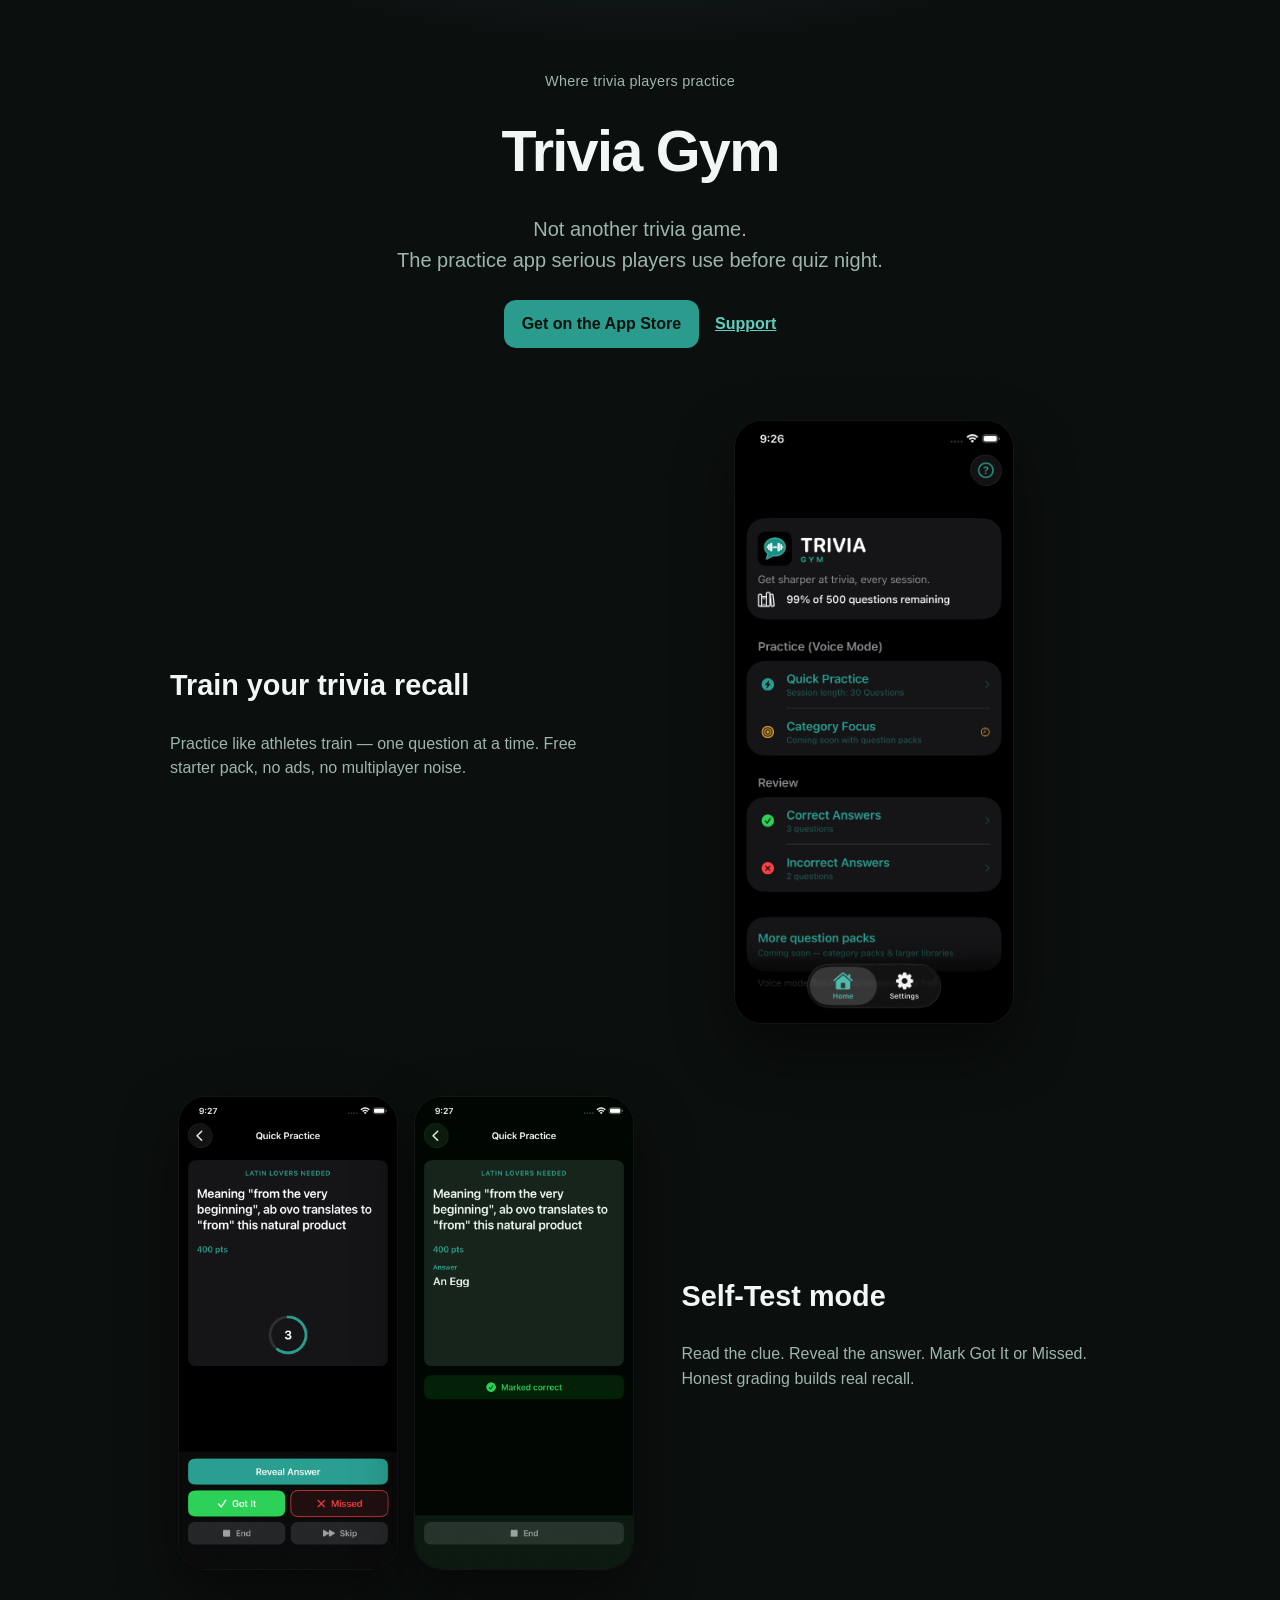
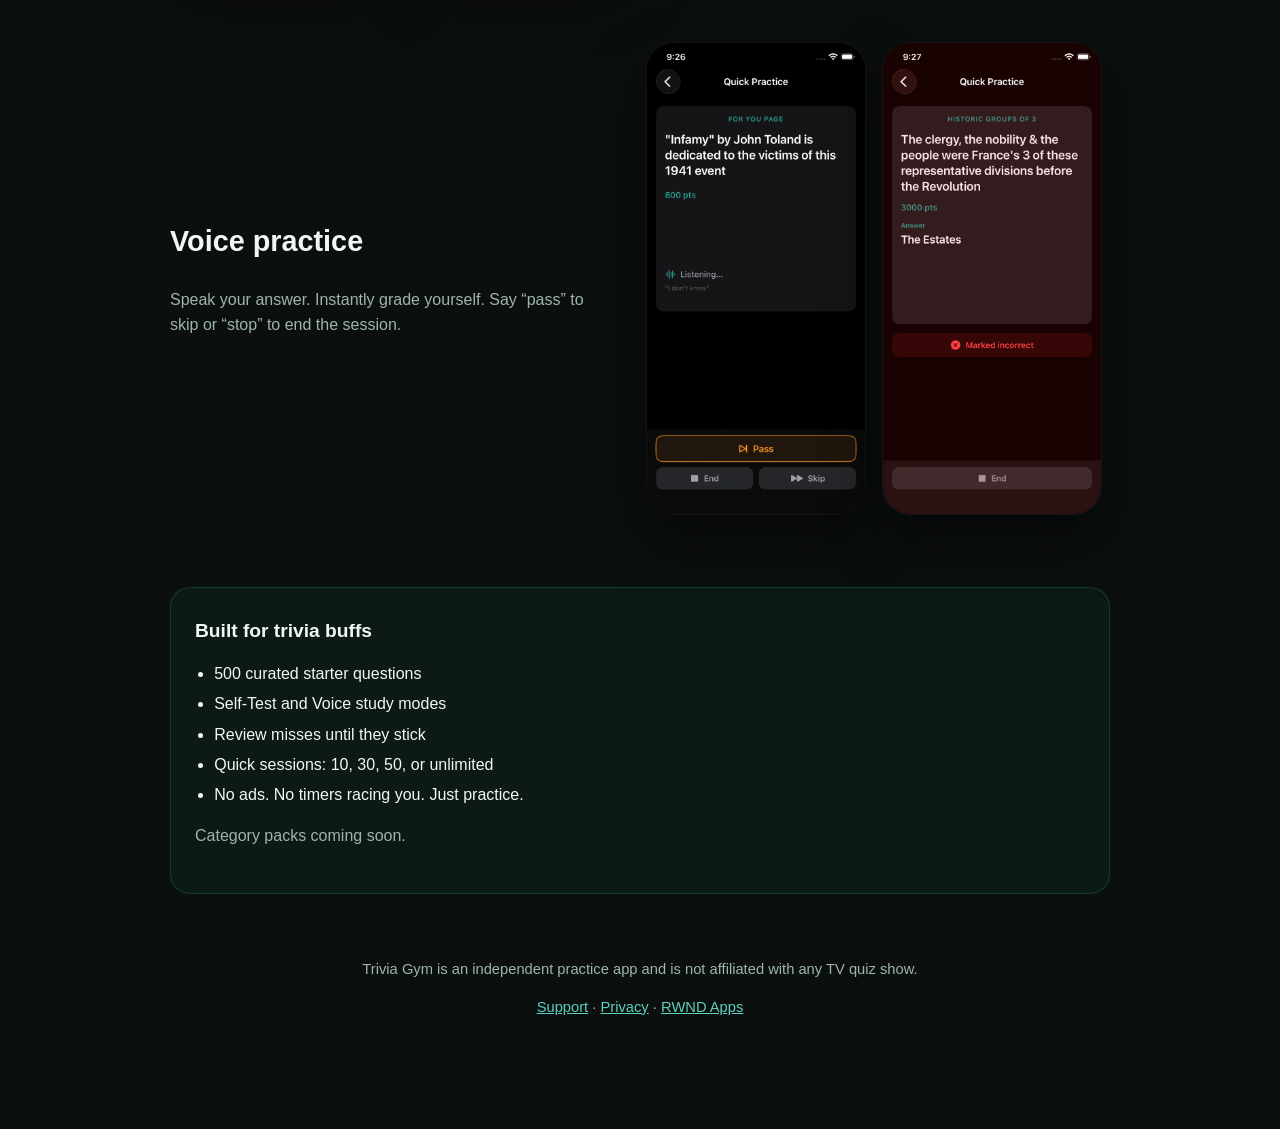
==== app-trivia-gym/marketing.html @ 0950b03f "Add Trivia Gym marketing page with Home and game-mode screenshots. Co-authored-by: Cursor <cursorage" ====
<!DOCTYPE html>
<html lang="en">
<head>
  <meta charset="utf-8" />
  <meta name="viewport" content="width=device-width, initial-scale=1" />
  <title>Trivia Gym — Practice Before Quiz Night</title>
  <meta name="description" content="Trivia Gym is where serious trivia players practice. Train recall with curated clues, Self-Test or Voice grading, and quick sessions—before quiz night." />
  <link rel="stylesheet" href="styles.css" />
</head>
<body>
  <main class="marketing">
    <header class="hero">
      <p class="eyebrow">Where trivia players practice</p>
      <h1>Trivia Gym</h1>
      <p class="lede">
        Not another trivia game.<br />
        The practice app serious players use before quiz night.
      </p>
      <p class="cta-row">
        <a class="btn" href="https://apps.apple.com/search?term=Trivia%20Gym">Get on the App Store</a>
        <a class="text-link" href="support.html">Support</a>
      </p>
    </header>

    <section class="shot-block" aria-label="Home">
      <div class="shot-copy">
        <h2>Train your trivia recall</h2>
        <p>Practice like athletes train — one question at a time. Free starter pack, no ads, no multiplayer noise.</p>
      </div>
      <figure class="phone">
        <img
          src="screenshots/iphone/Trivia%20Gym%20App%20-%20Home.png"
          alt="Trivia Gym home screen with practice options"
          width="390"
          height="844"
          loading="eager"
        />
      </figure>
    </section>

    <section class="shot-block reverse" aria-label="Self-Test mode">
      <div class="shot-copy">
        <h2>Self-Test mode</h2>
        <p>Read the clue. Reveal the answer. Mark Got It or Missed. Honest grading builds real recall.</p>
      </div>
      <div class="phone-pair">
        <figure class="phone">
          <img
            src="screenshots/iphone/Trivia%20Gym%20App%20-%20Game%20Self%20Test%20Mode%20Question.png"
            alt="Self-Test mode showing a trivia question"
            width="390"
            height="844"
            loading="lazy"
          />
        </figure>
        <figure class="phone">
          <img
            src="screenshots/iphone/Trivia%20Gym%20App%20-%20Game%20Self%20Test%20Mode%20Answer.png"
            alt="Self-Test mode after revealing the answer"
            width="390"
            height="844"
            loading="lazy"
          />
        </figure>
      </div>
    </section>

    <section class="shot-block" aria-label="Voice mode">
      <div class="shot-copy">
        <h2>Voice practice</h2>
        <p>Speak your answer. Instantly grade yourself. Say “pass” to skip or “stop” to end the session.</p>
      </div>
      <div class="phone-pair">
        <figure class="phone">
          <img
            src="screenshots/iphone/Trivia%20Gym%20App%20-%20Game%20Voice%20Mode%20Question.png"
            alt="Voice mode listening for an answer"
            width="390"
            height="844"
            loading="lazy"
          />
        </figure>
        <figure class="phone">
          <img
            src="screenshots/iphone/Trivia%20Gym%20App%20-%20Game%20Voice%20Mode%20Answer.png"
            alt="Voice mode after grading an answer"
            width="390"
            height="844"
            loading="lazy"
          />
        </figure>
      </div>
    </section>

    <section class="features">
      <h2>Built for trivia buffs</h2>
      <ul>
        <li>500 curated starter questions</li>
        <li>Self-Test and Voice study modes</li>
        <li>Review misses until they stick</li>
        <li>Quick sessions: 10, 30, 50, or unlimited</li>
        <li>No ads. No timers racing you. Just practice.</li>
      </ul>
      <p class="meta">Category packs coming soon.</p>
    </section>

    <footer class="marketing-footer">
      <p>Trivia Gym is an independent practice app and is not affiliated with any TV quiz show.</p>
      <p class="footer-links">
        <a href="support.html">Support</a>
        ·
        <a href="privacy.html">Privacy</a>
        ·
        <a href="https://github.com/rwnd/apps">RWND Apps</a>
      </p>
    </footer>
  </main>
</body>
</html>
---- app-trivia-gym/styles.css ----
:root {
  color-scheme: light dark;
  --bg: #0b0f0e;
  --card: #121a18;
  --text: #f2f7f5;
  --muted: #9db5ae;
  --accent: #2a9b8c;
  --link: #5ecfbe;
}

* { box-sizing: border-box; }

body {
  margin: 0;
  font-family: -apple-system, BlinkMacSystemFont, "Segoe UI", Roboto, Helvetica, Arial, sans-serif;
  background: radial-gradient(1200px 600px at 50% -10%, #1a3330 0%, var(--bg) 55%);
  color: var(--text);
  line-height: 1.55;
}

.page {
  max-width: 720px;
  margin: 0 auto;
  padding: 48px 20px 80px;
}

.eyebrow {
  color: var(--muted);
  font-size: 0.9rem;
  letter-spacing: 0.02em;
}

h1 {
  font-size: clamp(1.8rem, 4vw, 2.4rem);
  margin: 0.2em 0 0.3em;
  letter-spacing: -0.02em;
}

h2 {
  margin-top: 2rem;
  font-size: 1.2rem;
}

h3 {
  margin-top: 1.2rem;
  font-size: 1.05rem;
  color: var(--accent);
}

.meta, .footer-links {
  color: var(--muted);
}

a { color: var(--link); }

ul, ol { padding-left: 1.2rem; }

li { margin: 0.35rem 0; }

/* Marketing landing */

.marketing {
  max-width: 980px;
  margin: 0 auto;
  padding: 56px 20px 96px;
}

.hero {
  text-align: center;
  max-width: 640px;
  margin: 0 auto 64px;
}

.hero h1 {
  font-size: clamp(2.4rem, 6vw, 3.6rem);
  font-weight: 800;
  letter-spacing: -0.03em;
}

.lede {
  font-size: clamp(1.05rem, 2.4vw, 1.25rem);
  color: var(--muted);
  margin: 0.75rem 0 1.5rem;
}

.cta-row {
  display: flex;
  gap: 16px;
  justify-content: center;
  align-items: center;
  flex-wrap: wrap;
}

.btn {
  display: inline-block;
  background: var(--accent);
  color: #04110e !important;
  text-decoration: none;
  font-weight: 700;
  padding: 12px 18px;
  border-radius: 12px;
}

.text-link {
  font-weight: 600;
}

.shot-block {
  display: grid;
  grid-template-columns: 1fr;
  gap: 28px;
  align-items: center;
  margin: 72px 0;
}

@media (min-width: 860px) {
  .shot-block {
    grid-template-columns: 1fr 1.1fr;
    gap: 40px;
  }
  .shot-block.reverse {
    grid-template-columns: 1.1fr 1fr;
  }
  .shot-block.reverse .shot-copy {
    order: 2;
  }
  .shot-block.reverse .phone-pair,
  .shot-block.reverse .phone {
    order: 1;
  }
}

.shot-copy h2 {
  margin-top: 0;
  font-size: clamp(1.4rem, 3vw, 1.8rem);
}

.shot-copy p {
  color: var(--muted);
  margin: 0.6rem 0 0;
}

.phone {
  margin: 0;
  justify-self: center;
}

.phone img {
  width: min(280px, 70vw);
  height: auto;
  border-radius: 28px;
  box-shadow: 0 24px 60px rgba(0, 0, 0, 0.45);
  border: 1px solid rgba(255, 255, 255, 0.08);
  display: block;
  background: #000;
}

.phone-pair {
  display: flex;
  gap: 16px;
  justify-content: center;
  flex-wrap: wrap;
}

.phone-pair .phone img {
  width: min(220px, 42vw);
}

.features {
  background: rgba(42, 155, 140, 0.08);
  border: 1px solid rgba(42, 155, 140, 0.25);
  border-radius: 20px;
  padding: 28px 24px;
  margin: 48px 0;
}

.features h2 {
  margin-top: 0;
}

.marketing-footer {
  text-align: center;
  color: var(--muted);
  font-size: 0.92rem;
  margin-top: 64px;
}
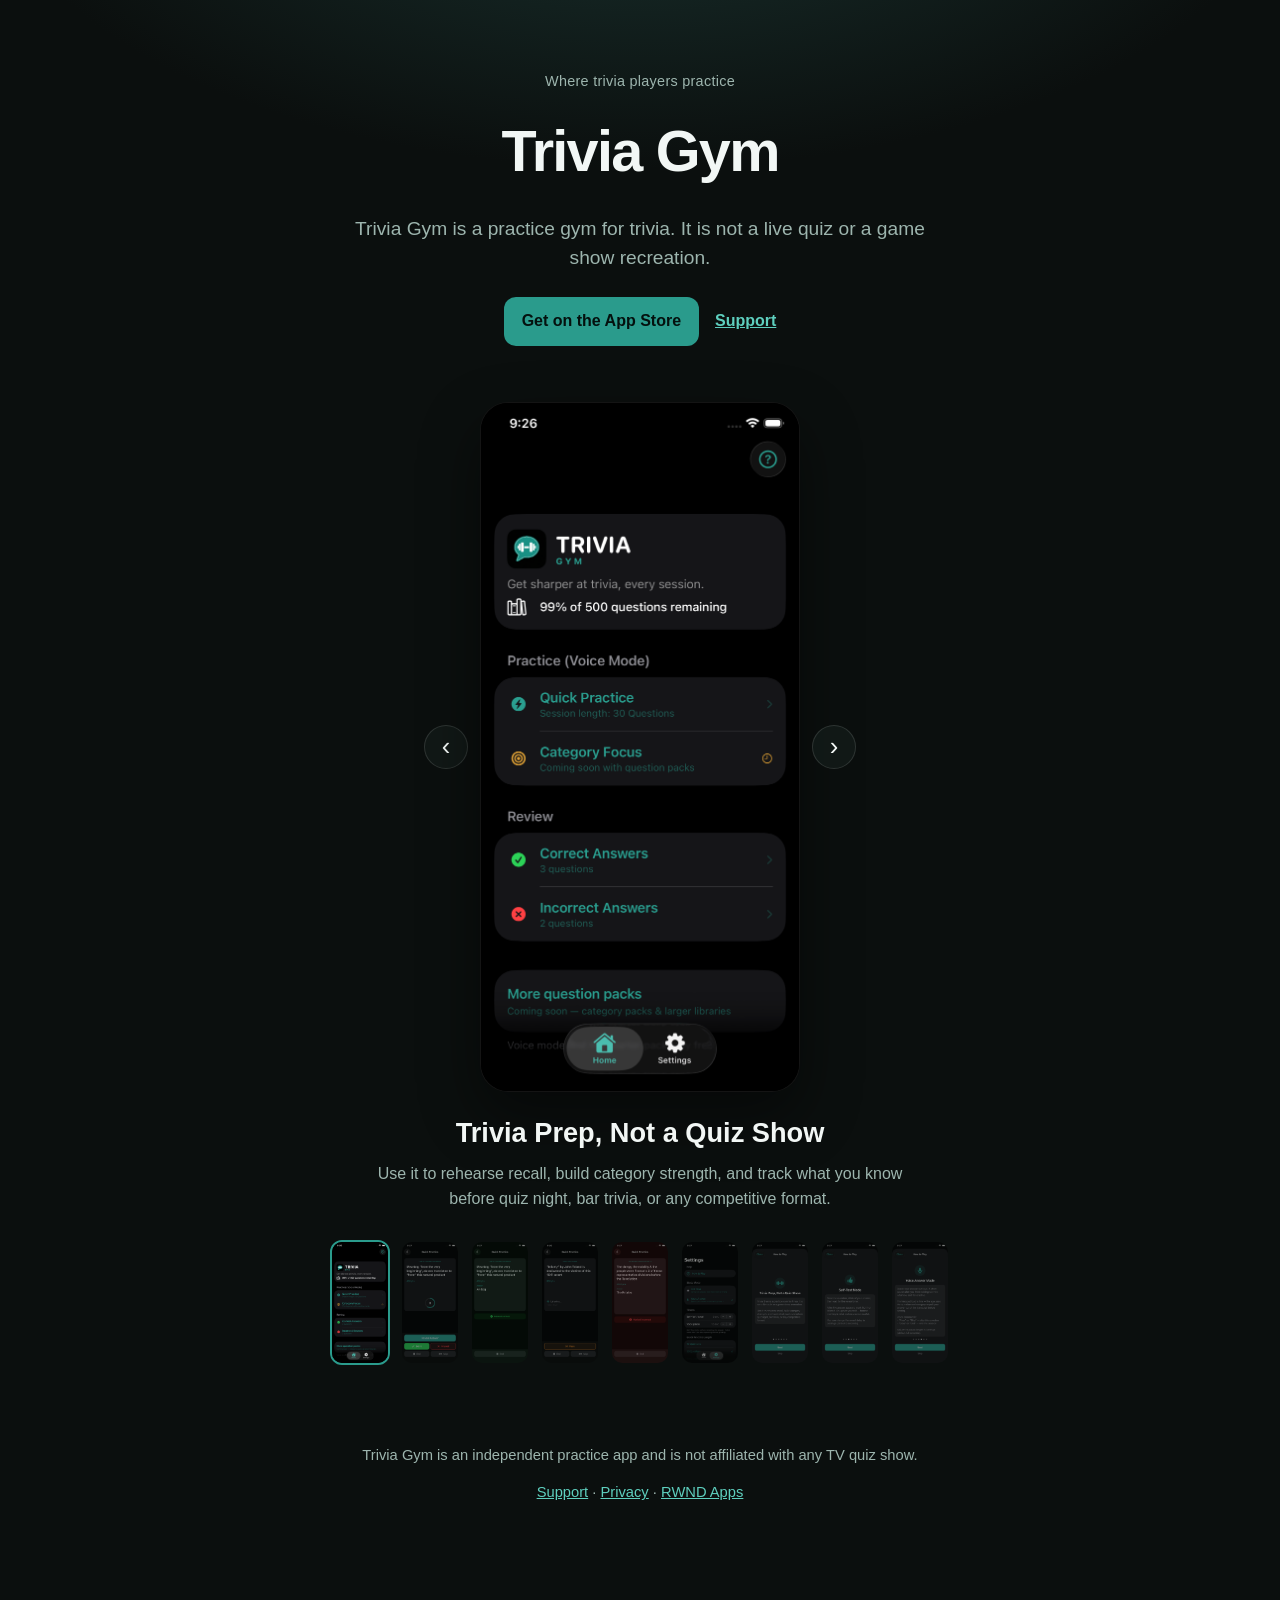
==== commit bc467fad: "Center marketing page and switch screenshots to a thumbnail carousel. Co-authored-by: Cursor <cursor" ====
--- a/app-trivia-gym/marketing.html
+++ b/app-trivia-gym/marketing.html
@@ -4,7 +4,7 @@
   <meta charset="utf-8" />
   <meta name="viewport" content="width=device-width, initial-scale=1" />
   <title>Trivia Gym — Practice Before Quiz Night</title>
-  <meta name="description" content="Trivia Gym is where serious trivia players practice. Train recall with curated clues, Self-Test or Voice grading, and quick sessions—before quiz night." />
+  <meta name="description" content="Trivia Gym is a practice gym for trivia. Rehearse recall before quiz night, bar trivia, or any competitive format." />
   <link rel="stylesheet" href="styles.css" />
 </head>
 <body>
@@ -12,9 +12,8 @@
     <header class="hero">
       <p class="eyebrow">Where trivia players practice</p>
       <h1>Trivia Gym</h1>
-      <p class="lede">
-        Not another trivia game.<br />
-        The practice app serious players use before quiz night.
+      <p class="lede" id="slide-lede">
+        Trivia Gym is a practice gym for trivia. It is not a live quiz or a game show recreation.
       </p>
       <p class="cta-row">
         <a class="btn" href="https://apps.apple.com/search?term=Trivia%20Gym">Get on the App Store</a>
@@ -22,86 +21,23 @@
       </p>
     </header>
 
-    <section class="shot-block" aria-label="Home">
-      <div class="shot-copy">
-        <h2>Train your trivia recall</h2>
-        <p>Practice like athletes train — one question at a time. Free starter pack, no ads, no multiplayer noise.</p>
+    <section class="carousel" aria-label="App screenshots">
+      <div class="carousel-stage">
+        <button type="button" class="nav prev" id="prev-btn" aria-label="Previous screenshot">‹</button>
+        <figure class="phone main-shot">
+          <img id="main-image" src="screenshots/iphone/Trivia%20Gym%20App%20-%20Home.png" alt="" width="390" height="844" />
+        </figure>
+        <button type="button" class="nav next" id="next-btn" aria-label="Next screenshot">›</button>
       </div>
-      <figure class="phone">
-        <img
-          src="screenshots/iphone/Trivia%20Gym%20App%20-%20Home.png"
-          alt="Trivia Gym home screen with practice options"
-          width="390"
-          height="844"
-          loading="eager"
-        />
-      </figure>
-    </section>
 
-    <section class="shot-block reverse" aria-label="Self-Test mode">
-      <div class="shot-copy">
-        <h2>Self-Test mode</h2>
-        <p>Read the clue. Reveal the answer. Mark Got It or Missed. Honest grading builds real recall.</p>
+      <div class="slide-copy">
+        <h2 id="slide-title">Trivia Prep, Not a Quiz Show</h2>
+        <p id="slide-body">
+          Use it to rehearse recall, build category strength, and track what you know before quiz night, bar trivia, or any competitive format.
+        </p>
       </div>
-      <div class="phone-pair">
-        <figure class="phone">
-          <img
-            src="screenshots/iphone/Trivia%20Gym%20App%20-%20Game%20Self%20Test%20Mode%20Question.png"
-            alt="Self-Test mode showing a trivia question"
-            width="390"
-            height="844"
-            loading="lazy"
-          />
-        </figure>
-        <figure class="phone">
-          <img
-            src="screenshots/iphone/Trivia%20Gym%20App%20-%20Game%20Self%20Test%20Mode%20Answer.png"
-            alt="Self-Test mode after revealing the answer"
-            width="390"
-            height="844"
-            loading="lazy"
-          />
-        </figure>
-      </div>
-    </section>
 
-    <section class="shot-block" aria-label="Voice mode">
-      <div class="shot-copy">
-        <h2>Voice practice</h2>
-        <p>Speak your answer. Instantly grade yourself. Say “pass” to skip or “stop” to end the session.</p>
-      </div>
-      <div class="phone-pair">
-        <figure class="phone">
-          <img
-            src="screenshots/iphone/Trivia%20Gym%20App%20-%20Game%20Voice%20Mode%20Question.png"
-            alt="Voice mode listening for an answer"
-            width="390"
-            height="844"
-            loading="lazy"
-          />
-        </figure>
-        <figure class="phone">
-          <img
-            src="screenshots/iphone/Trivia%20Gym%20App%20-%20Game%20Voice%20Mode%20Answer.png"
-            alt="Voice mode after grading an answer"
-            width="390"
-            height="844"
-            loading="lazy"
-          />
-        </figure>
-      </div>
-    </section>
-
-    <section class="features">
-      <h2>Built for trivia buffs</h2>
-      <ul>
-        <li>500 curated starter questions</li>
-        <li>Self-Test and Voice study modes</li>
-        <li>Review misses until they stick</li>
-        <li>Quick sessions: 10, 30, 50, or unlimited</li>
-        <li>No ads. No timers racing you. Just practice.</li>
-      </ul>
-      <p class="meta">Category packs coming soon.</p>
+      <div class="thumbs" id="thumbs" role="tablist" aria-label="Choose a screenshot"></div>
     </section>
 
     <footer class="marketing-footer">
@@ -115,5 +51,115 @@
       </p>
     </footer>
   </main>
+
+  <script>
+    const slides = [
+      {
+        src: "screenshots/iphone/Trivia%20Gym%20App%20-%20Home.png",
+        alt: "Trivia Gym home screen",
+        title: "Trivia Prep, Not a Quiz Show",
+        lede: "Trivia Gym is a practice gym for trivia. It is not a live quiz or a game show recreation.",
+        body: "Use it to rehearse recall, build category strength, and track what you know before quiz night, bar trivia, or any competitive format."
+      },
+      {
+        src: "screenshots/iphone/Trivia%20Gym%20App%20-%20Game%20Self%20Test%20Mode%20Question.png",
+        alt: "Self-Test question with category",
+        title: "Read the Category First",
+        lede: "Every question sits under a category title. That title is part of the clue — it frames what kind of answer to look for.",
+        body: "Before you dig into the question text, glance at the category. It can narrow the topic, hint at wordplay, or tell you the answer shape. Strong players treat the category as information, not decoration."
+      },
+      {
+        src: "screenshots/iphone/Trivia%20Gym%20App%20-%20Game%20Self%20Test%20Mode%20Answer.png",
+        alt: "Self-Test answer reveal",
+        title: "Self-Test Mode",
+        lede: "Read the question, think of your answer, then wait for the reveal timer.",
+        body: "After the answer appears, mark Got It or Missed. You grade yourself — honest marking is what makes practice useful. You can change the reveal delay in Settings (default 5 seconds)."
+      },
+      {
+        src: "screenshots/iphone/Trivia%20Gym%20App%20-%20Game%20Voice%20Mode%20Question.png",
+        alt: "Voice Answer mode listening",
+        title: "Voice Answer Mode",
+        lede: "Speak your answer out loud. A short pause after you finish talking submits what you said for grading.",
+        body: "Thinking out loud is fine — the app uses the question and category to pull your answer out of the transcript before scoring. Say “Pass” or “Skip” to skip, or “Stop” or “End” to finish the session."
+      },
+      {
+        src: "screenshots/iphone/Trivia%20Gym%20App%20-%20Game%20Voice%20Mode%20Answer.png",
+        alt: "Voice Answer mode graded",
+        title: "Voice Answer Mode",
+        lede: "Speak your answer out loud. A short pause after you finish talking submits what you said for grading.",
+        body: "Adjust the pause length in Settings (default 1.5 seconds)."
+      },
+      {
+        src: "screenshots/iphone/Trivia%20Gym%20App%20-%20Settings.png",
+        alt: "Trivia Gym settings",
+        title: "Timers & Practice Length",
+        lede: "In Settings you can tune how practice feels.",
+        body: "Self-Test reveal delay, Voice pause, Quick Practice length (10, 30, 50, or unlimited), and question pool (hide attempted, repeat misses, or show everything)."
+      },
+      {
+        src: "screenshots/iphone/Trivia%20Gym%20App%20-%20How%20to%20play.png",
+        alt: "How to Play",
+        title: "Free Tier & Coming Packs",
+        lede: "The free tier includes 500 starter questions, both study modes, and no ads.",
+        body: "Larger category question packs are coming soon as optional one-time purchases. They will expand your library and unlock category practice — no subscriptions and no ads."
+      },
+      {
+        src: "screenshots/iphone/Trivia%20Gym%20App%20-%20Self%20test%20mode.png",
+        alt: "Self-Test mode preference",
+        title: "Self-Test Mode",
+        lede: "Read the question, think of your answer, then wait for the reveal timer.",
+        body: "After the answer appears, mark Got It or Missed. You grade yourself — honest marking is what makes practice useful."
+      },
+      {
+        src: "screenshots/iphone/Trivia%20Gym%20App%20-%20Voice%20mode.png",
+        alt: "Voice mode preference",
+        title: "Voice Answer Mode",
+        lede: "Speak your answer out loud. A short pause after you finish talking submits what you said for grading.",
+        body: "Voice commands: “Pass” or “Skip” — skip this question. “Stop” or “End” — end the session."
+      }
+    ];
+
+    let index = 0;
+    const mainImage = document.getElementById("main-image");
+    const titleEl = document.getElementById("slide-title");
+    const bodyEl = document.getElementById("slide-body");
+    const ledeEl = document.getElementById("slide-lede");
+    const thumbs = document.getElementById("thumbs");
+
+    function renderThumbs() {
+      thumbs.innerHTML = "";
+      slides.forEach((slide, i) => {
+        const btn = document.createElement("button");
+        btn.type = "button";
+        btn.className = "thumb" + (i === index ? " active" : "");
+        btn.setAttribute("role", "tab");
+        btn.setAttribute("aria-selected", i === index ? "true" : "false");
+        btn.setAttribute("aria-label", slide.title);
+        btn.innerHTML = `<img src="${slide.src}" alt="" />`;
+        btn.addEventListener("click", () => show(i));
+        thumbs.appendChild(btn);
+      });
+    }
+
+    function show(i) {
+      index = (i + slides.length) % slides.length;
+      const slide = slides[index];
+      mainImage.src = slide.src;
+      mainImage.alt = slide.alt;
+      titleEl.textContent = slide.title;
+      bodyEl.textContent = slide.body;
+      ledeEl.textContent = slide.lede;
+      renderThumbs();
+    }
+
+    document.getElementById("prev-btn").addEventListener("click", () => show(index - 1));
+    document.getElementById("next-btn").addEventListener("click", () => show(index + 1));
+    document.addEventListener("keydown", (e) => {
+      if (e.key === "ArrowLeft") show(index - 1);
+      if (e.key === "ArrowRight") show(index + 1);
+    });
+
+    show(0);
+  </script>
 </body>
 </html>
--- a/app-trivia-gym/styles.css
+++ b/app-trivia-gym/styles.css
@@ -12,6 +12,7 @@
 
 body {
   margin: 0;
+  min-height: 100vh;
   font-family: -apple-system, BlinkMacSystemFont, "Segoe UI", Roboto, Helvetica, Arial, sans-serif;
   background: radial-gradient(1200px 600px at 50% -10%, #1a3330 0%, var(--bg) 55%);
   color: var(--text);
@@ -28,6 +29,7 @@
   color: var(--muted);
   font-size: 0.9rem;
   letter-spacing: 0.02em;
+  text-align: center;
 }
 
 h1 {
@@ -57,18 +59,20 @@
 
 li { margin: 0.35rem 0; }
 
-/* Marketing landing */
-
 .marketing {
-  max-width: 980px;
+  width: min(880px, 100%);
   margin: 0 auto;
   padding: 56px 20px 96px;
+  display: flex;
+  flex-direction: column;
+  align-items: center;
+  text-align: center;
 }
 
 .hero {
-  text-align: center;
+  width: 100%;
   max-width: 640px;
-  margin: 0 auto 64px;
+  margin: 0 auto 40px;
 }
 
 .hero h1 {
@@ -78,9 +82,10 @@
 }
 
 .lede {
-  font-size: clamp(1.05rem, 2.4vw, 1.25rem);
-  color: var(--muted);
-  margin: 0.75rem 0 1.5rem;
+  font-size: clamp(1.05rem, 2.4vw, 1.2rem);
+  color: var(--muted);
+  margin: 0.75rem auto 1.5rem;
+  max-width: 36rem;
 }
 
 .cta-row {
@@ -101,52 +106,45 @@
   border-radius: 12px;
 }
 
-.text-link {
-  font-weight: 600;
-}
-
-.shot-block {
-  display: grid;
-  grid-template-columns: 1fr;
-  gap: 28px;
-  align-items: center;
-  margin: 72px 0;
-}
-
-@media (min-width: 860px) {
-  .shot-block {
-    grid-template-columns: 1fr 1.1fr;
-    gap: 40px;
-  }
-  .shot-block.reverse {
-    grid-template-columns: 1.1fr 1fr;
-  }
-  .shot-block.reverse .shot-copy {
-    order: 2;
-  }
-  .shot-block.reverse .phone-pair,
-  .shot-block.reverse .phone {
-    order: 1;
-  }
-}
-
-.shot-copy h2 {
-  margin-top: 0;
-  font-size: clamp(1.4rem, 3vw, 1.8rem);
-}
-
-.shot-copy p {
-  color: var(--muted);
-  margin: 0.6rem 0 0;
-}
+.text-link { font-weight: 600; }
+
+.carousel {
+  width: 100%;
+  display: flex;
+  flex-direction: column;
+  align-items: center;
+  gap: 20px;
+}
+
+.carousel-stage {
+  display: flex;
+  align-items: center;
+  justify-content: center;
+  gap: 12px;
+  width: 100%;
+}
+
+.nav {
+  flex: 0 0 auto;
+  width: 44px;
+  height: 44px;
+  border-radius: 999px;
+  border: 1px solid rgba(255,255,255,0.12);
+  background: rgba(18, 26, 24, 0.9);
+  color: var(--text);
+  font-size: 1.6rem;
+  line-height: 1;
+  cursor: pointer;
+}
+
+.nav:hover { border-color: var(--accent); color: var(--accent); }
 
 .phone {
   margin: 0;
-  justify-self: center;
-}
-
-.phone img {
-  width: min(280px, 70vw);
+}
+
+.phone.main-shot img {
+  width: min(320px, 72vw);
   height: auto;
   border-radius: 28px;
   box-shadow: 0 24px 60px rgba(0, 0, 0, 0.45);
@@ -155,27 +153,52 @@
   background: #000;
 }
 
-.phone-pair {
-  display: flex;
-  gap: 16px;
+.slide-copy {
+  max-width: 34rem;
+  margin: 0 auto;
+}
+
+.slide-copy h2 {
+  margin: 0 0 0.5rem;
+  font-size: clamp(1.35rem, 3vw, 1.7rem);
+}
+
+.slide-copy p {
+  margin: 0;
+  color: var(--muted);
+}
+
+.thumbs {
+  display: flex;
+  flex-wrap: wrap;
   justify-content: center;
-  flex-wrap: wrap;
-}
-
-.phone-pair .phone img {
-  width: min(220px, 42vw);
-}
-
-.features {
-  background: rgba(42, 155, 140, 0.08);
-  border: 1px solid rgba(42, 155, 140, 0.25);
-  border-radius: 20px;
-  padding: 28px 24px;
-  margin: 48px 0;
-}
-
-.features h2 {
-  margin-top: 0;
+  gap: 10px;
+  max-width: 720px;
+  margin-top: 8px;
+}
+
+.thumb {
+  padding: 0;
+  border: 2px solid transparent;
+  border-radius: 12px;
+  overflow: hidden;
+  background: transparent;
+  cursor: pointer;
+  opacity: 0.55;
+  transition: opacity 0.15s ease, border-color 0.15s ease;
+}
+
+.thumb img {
+  display: block;
+  width: 56px;
+  height: auto;
+}
+
+.thumb:hover { opacity: 0.85; }
+
+.thumb.active {
+  opacity: 1;
+  border-color: var(--accent);
 }
 
 .marketing-footer {
@@ -183,4 +206,10 @@
   color: var(--muted);
   font-size: 0.92rem;
   margin-top: 64px;
-}
+  width: 100%;
+}
+
+@media (max-width: 520px) {
+  .nav { display: none; }
+  .thumb img { width: 48px; }
+}
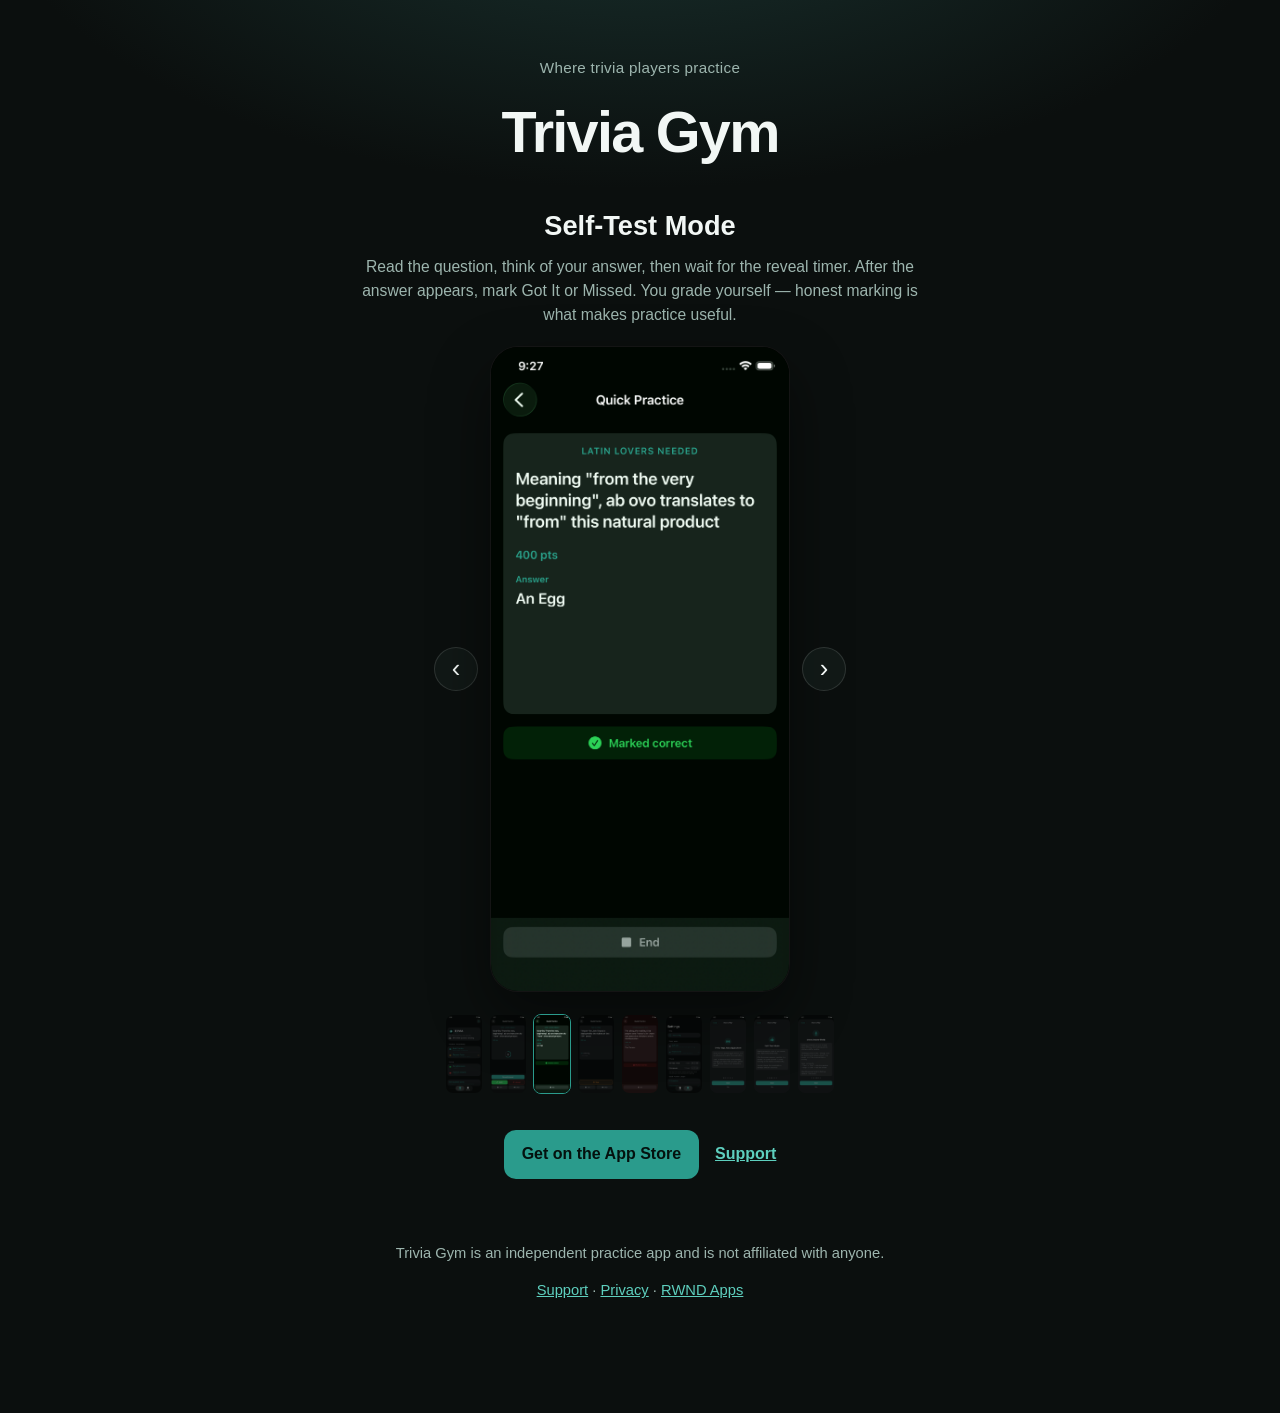
==== commit 0e9fd1f2: "Tighten marketing layout: copy above image, smaller auto carousel. Co-authored-by: Cursor <cursorage" ====
--- a/app-trivia-gym/marketing.html
+++ b/app-trivia-gym/marketing.html
@@ -12,16 +12,16 @@
     <header class="hero">
       <p class="eyebrow">Where trivia players practice</p>
       <h1>Trivia Gym</h1>
-      <p class="lede" id="slide-lede">
-        Trivia Gym is a practice gym for trivia. It is not a live quiz or a game show recreation.
-      </p>
-      <p class="cta-row">
-        <a class="btn" href="https://apps.apple.com/search?term=Trivia%20Gym">Get on the App Store</a>
-        <a class="text-link" href="support.html">Support</a>
-      </p>
     </header>
 
     <section class="carousel" aria-label="App screenshots">
+      <div class="slide-copy">
+        <h2 id="slide-title">Trivia Prep, Not a Quiz Show</h2>
+        <p id="slide-body">
+          Use it to rehearse recall, build category strength, and track what you know before quiz night, bar trivia, or any competitive format.
+        </p>
+      </div>
+
       <div class="carousel-stage">
         <button type="button" class="nav prev" id="prev-btn" aria-label="Previous screenshot">‹</button>
         <figure class="phone main-shot">
@@ -30,18 +30,16 @@
         <button type="button" class="nav next" id="next-btn" aria-label="Next screenshot">›</button>
       </div>
 
-      <div class="slide-copy">
-        <h2 id="slide-title">Trivia Prep, Not a Quiz Show</h2>
-        <p id="slide-body">
-          Use it to rehearse recall, build category strength, and track what you know before quiz night, bar trivia, or any competitive format.
-        </p>
-      </div>
-
       <div class="thumbs" id="thumbs" role="tablist" aria-label="Choose a screenshot"></div>
     </section>
 
+    <p class="cta-row">
+      <a class="btn" href="https://apps.apple.com/search?term=Trivia%20Gym">Get on the App Store</a>
+      <a class="text-link" href="support.html">Support</a>
+    </p>
+
     <footer class="marketing-footer">
-      <p>Trivia Gym is an independent practice app and is not affiliated with any TV quiz show.</p>
+      <p>Trivia Gym is an independent practice app and is not affiliated with anyone.</p>
       <p class="footer-links">
         <a href="support.html">Support</a>
         ·
@@ -58,72 +56,65 @@
         src: "screenshots/iphone/Trivia%20Gym%20App%20-%20Home.png",
         alt: "Trivia Gym home screen",
         title: "Trivia Prep, Not a Quiz Show",
-        lede: "Trivia Gym is a practice gym for trivia. It is not a live quiz or a game show recreation.",
-        body: "Use it to rehearse recall, build category strength, and track what you know before quiz night, bar trivia, or any competitive format."
+        body: "Trivia Gym is a practice gym for trivia. It is not a live quiz or a game show recreation. Use it to rehearse recall, build category strength, and track what you know before quiz night, bar trivia, or any competitive format."
       },
       {
         src: "screenshots/iphone/Trivia%20Gym%20App%20-%20Game%20Self%20Test%20Mode%20Question.png",
         alt: "Self-Test question with category",
         title: "Read the Category First",
-        lede: "Every question sits under a category title. That title is part of the clue — it frames what kind of answer to look for.",
-        body: "Before you dig into the question text, glance at the category. It can narrow the topic, hint at wordplay, or tell you the answer shape. Strong players treat the category as information, not decoration."
+        body: "Every question sits under a category title. That title is part of the clue — it frames what kind of answer to look for. Strong players treat the category as information, not decoration."
       },
       {
         src: "screenshots/iphone/Trivia%20Gym%20App%20-%20Game%20Self%20Test%20Mode%20Answer.png",
         alt: "Self-Test answer reveal",
         title: "Self-Test Mode",
-        lede: "Read the question, think of your answer, then wait for the reveal timer.",
-        body: "After the answer appears, mark Got It or Missed. You grade yourself — honest marking is what makes practice useful. You can change the reveal delay in Settings (default 5 seconds)."
+        body: "Read the question, think of your answer, then wait for the reveal timer. After the answer appears, mark Got It or Missed. You grade yourself — honest marking is what makes practice useful."
       },
       {
         src: "screenshots/iphone/Trivia%20Gym%20App%20-%20Game%20Voice%20Mode%20Question.png",
         alt: "Voice Answer mode listening",
         title: "Voice Answer Mode",
-        lede: "Speak your answer out loud. A short pause after you finish talking submits what you said for grading.",
-        body: "Thinking out loud is fine — the app uses the question and category to pull your answer out of the transcript before scoring. Say “Pass” or “Skip” to skip, or “Stop” or “End” to finish the session."
+        body: "Speak your answer out loud. A short pause after you finish talking submits what you said for grading. Thinking out loud is fine — the app uses the question and category to pull your answer out of the transcript before scoring."
       },
       {
         src: "screenshots/iphone/Trivia%20Gym%20App%20-%20Game%20Voice%20Mode%20Answer.png",
         alt: "Voice Answer mode graded",
         title: "Voice Answer Mode",
-        lede: "Speak your answer out loud. A short pause after you finish talking submits what you said for grading.",
-        body: "Adjust the pause length in Settings (default 1.5 seconds)."
+        body: "Voice commands: “Pass” or “Skip” — skip this question. “Stop” or “End” — end the session. Adjust the pause length in Settings (default 1.5 seconds)."
       },
       {
         src: "screenshots/iphone/Trivia%20Gym%20App%20-%20Settings.png",
         alt: "Trivia Gym settings",
         title: "Timers & Practice Length",
-        lede: "In Settings you can tune how practice feels.",
-        body: "Self-Test reveal delay, Voice pause, Quick Practice length (10, 30, 50, or unlimited), and question pool (hide attempted, repeat misses, or show everything)."
+        body: "In Settings you can tune Self-Test reveal delay, Voice pause, Quick Practice length (10, 30, 50, or unlimited), and question pool (hide attempted, repeat misses, or show everything)."
       },
       {
         src: "screenshots/iphone/Trivia%20Gym%20App%20-%20How%20to%20play.png",
         alt: "How to Play",
         title: "Free Tier & Coming Packs",
-        lede: "The free tier includes 500 starter questions, both study modes, and no ads.",
-        body: "Larger category question packs are coming soon as optional one-time purchases. They will expand your library and unlock category practice — no subscriptions and no ads."
+        body: "The free tier includes 500 starter questions, both study modes, and no ads. Larger category question packs are coming soon as optional one-time purchases — no subscriptions and no ads."
       },
       {
         src: "screenshots/iphone/Trivia%20Gym%20App%20-%20Self%20test%20mode.png",
         alt: "Self-Test mode preference",
         title: "Self-Test Mode",
-        lede: "Read the question, think of your answer, then wait for the reveal timer.",
-        body: "After the answer appears, mark Got It or Missed. You grade yourself — honest marking is what makes practice useful."
+        body: "Read the question, think of your answer, then wait for the reveal timer. After the answer appears, mark Got It or Missed. You grade yourself — honest marking is what makes practice useful."
       },
       {
         src: "screenshots/iphone/Trivia%20Gym%20App%20-%20Voice%20mode.png",
         alt: "Voice mode preference",
         title: "Voice Answer Mode",
-        lede: "Speak your answer out loud. A short pause after you finish talking submits what you said for grading.",
-        body: "Voice commands: “Pass” or “Skip” — skip this question. “Stop” or “End” — end the session."
+        body: "Speak your answer out loud. A short pause after you finish talking submits what you said for grading. Say “Pass” or “Skip” to skip, or “Stop” or “End” to finish the session."
       }
     ];
 
     let index = 0;
+    let timer = null;
+    const AUTO_MS = 2000;
+
     const mainImage = document.getElementById("main-image");
     const titleEl = document.getElementById("slide-title");
     const bodyEl = document.getElementById("slide-body");
-    const ledeEl = document.getElementById("slide-lede");
     const thumbs = document.getElementById("thumbs");
 
     function renderThumbs() {
@@ -136,7 +127,10 @@
         btn.setAttribute("aria-selected", i === index ? "true" : "false");
         btn.setAttribute("aria-label", slide.title);
         btn.innerHTML = `<img src="${slide.src}" alt="" />`;
-        btn.addEventListener("click", () => show(i));
+        btn.addEventListener("click", () => {
+          show(i);
+          restartAuto();
+        });
         thumbs.appendChild(btn);
       });
     }
@@ -148,18 +142,35 @@
       mainImage.alt = slide.alt;
       titleEl.textContent = slide.title;
       bodyEl.textContent = slide.body;
-      ledeEl.textContent = slide.lede;
       renderThumbs();
     }
 
-    document.getElementById("prev-btn").addEventListener("click", () => show(index - 1));
-    document.getElementById("next-btn").addEventListener("click", () => show(index + 1));
+    function restartAuto() {
+      if (timer) clearInterval(timer);
+      timer = setInterval(() => show(index + 1), AUTO_MS);
+    }
+
+    document.getElementById("prev-btn").addEventListener("click", () => {
+      show(index - 1);
+      restartAuto();
+    });
+    document.getElementById("next-btn").addEventListener("click", () => {
+      show(index + 1);
+      restartAuto();
+    });
     document.addEventListener("keydown", (e) => {
-      if (e.key === "ArrowLeft") show(index - 1);
-      if (e.key === "ArrowRight") show(index + 1);
+      if (e.key === "ArrowLeft") {
+        show(index - 1);
+        restartAuto();
+      }
+      if (e.key === "ArrowRight") {
+        show(index + 1);
+        restartAuto();
+      }
     });
 
     show(0);
+    restartAuto();
   </script>
 </body>
 </html>
--- a/app-trivia-gym/styles.css
+++ b/app-trivia-gym/styles.css
@@ -27,9 +27,10 @@
 
 .eyebrow {
   color: var(--muted);
-  font-size: 0.9rem;
+  font-size: 0.95rem;
   letter-spacing: 0.02em;
   text-align: center;
+  margin: 0;
 }
 
 h1 {
@@ -72,20 +73,14 @@
 .hero {
   width: 100%;
   max-width: 640px;
-  margin: 0 auto 40px;
+  margin: 0 auto 28px;
 }
 
 .hero h1 {
   font-size: clamp(2.4rem, 6vw, 3.6rem);
   font-weight: 800;
   letter-spacing: -0.03em;
-}
-
-.lede {
-  font-size: clamp(1.05rem, 2.4vw, 1.2rem);
-  color: var(--muted);
-  margin: 0.75rem auto 1.5rem;
-  max-width: 36rem;
+  margin: 0.15em 0 0;
 }
 
 .cta-row {
@@ -94,6 +89,7 @@
   justify-content: center;
   align-items: center;
   flex-wrap: wrap;
+  margin: 28px 0 0;
 }
 
 .btn {
@@ -113,7 +109,24 @@
   display: flex;
   flex-direction: column;
   align-items: center;
-  gap: 20px;
+  gap: 18px;
+}
+
+.slide-copy {
+  max-width: 36rem;
+  margin: 0 auto;
+  min-height: 5.5rem;
+}
+
+.slide-copy h2 {
+  margin: 0 0 0.45rem;
+  font-size: clamp(1.35rem, 3vw, 1.7rem);
+}
+
+.slide-copy p {
+  margin: 0;
+  color: var(--muted);
+  font-size: 0.98rem;
 }
 
 .carousel-stage {
@@ -144,7 +157,7 @@
 }
 
 .phone.main-shot img {
-  width: min(320px, 72vw);
+  width: min(300px, 70vw);
   height: auto;
   border-radius: 28px;
   box-shadow: 0 24px 60px rgba(0, 0, 0, 0.45);
@@ -153,48 +166,36 @@
   background: #000;
 }
 
-.slide-copy {
-  max-width: 34rem;
-  margin: 0 auto;
-}
-
-.slide-copy h2 {
-  margin: 0 0 0.5rem;
-  font-size: clamp(1.35rem, 3vw, 1.7rem);
-}
-
-.slide-copy p {
-  margin: 0;
-  color: var(--muted);
-}
-
 .thumbs {
   display: flex;
-  flex-wrap: wrap;
+  flex-wrap: nowrap;
   justify-content: center;
-  gap: 10px;
-  max-width: 720px;
-  margin-top: 8px;
+  gap: 6px;
+  max-width: 100%;
+  overflow-x: auto;
+  padding: 4px 2px 8px;
+  -webkit-overflow-scrolling: touch;
 }
 
 .thumb {
   padding: 0;
-  border: 2px solid transparent;
-  border-radius: 12px;
+  border: 1.5px solid transparent;
+  border-radius: 8px;
   overflow: hidden;
   background: transparent;
   cursor: pointer;
-  opacity: 0.55;
+  opacity: 0.45;
+  flex: 0 0 auto;
   transition: opacity 0.15s ease, border-color 0.15s ease;
 }
 
 .thumb img {
   display: block;
-  width: 56px;
+  width: 36px;
   height: auto;
 }
 
-.thumb:hover { opacity: 0.85; }
+.thumb:hover { opacity: 0.8; }
 
 .thumb.active {
   opacity: 1;
@@ -205,11 +206,11 @@
   text-align: center;
   color: var(--muted);
   font-size: 0.92rem;
-  margin-top: 64px;
+  margin-top: 48px;
   width: 100%;
 }
 
 @media (max-width: 520px) {
   .nav { display: none; }
-  .thumb img { width: 48px; }
-}
+  .thumb img { width: 32px; }
+}
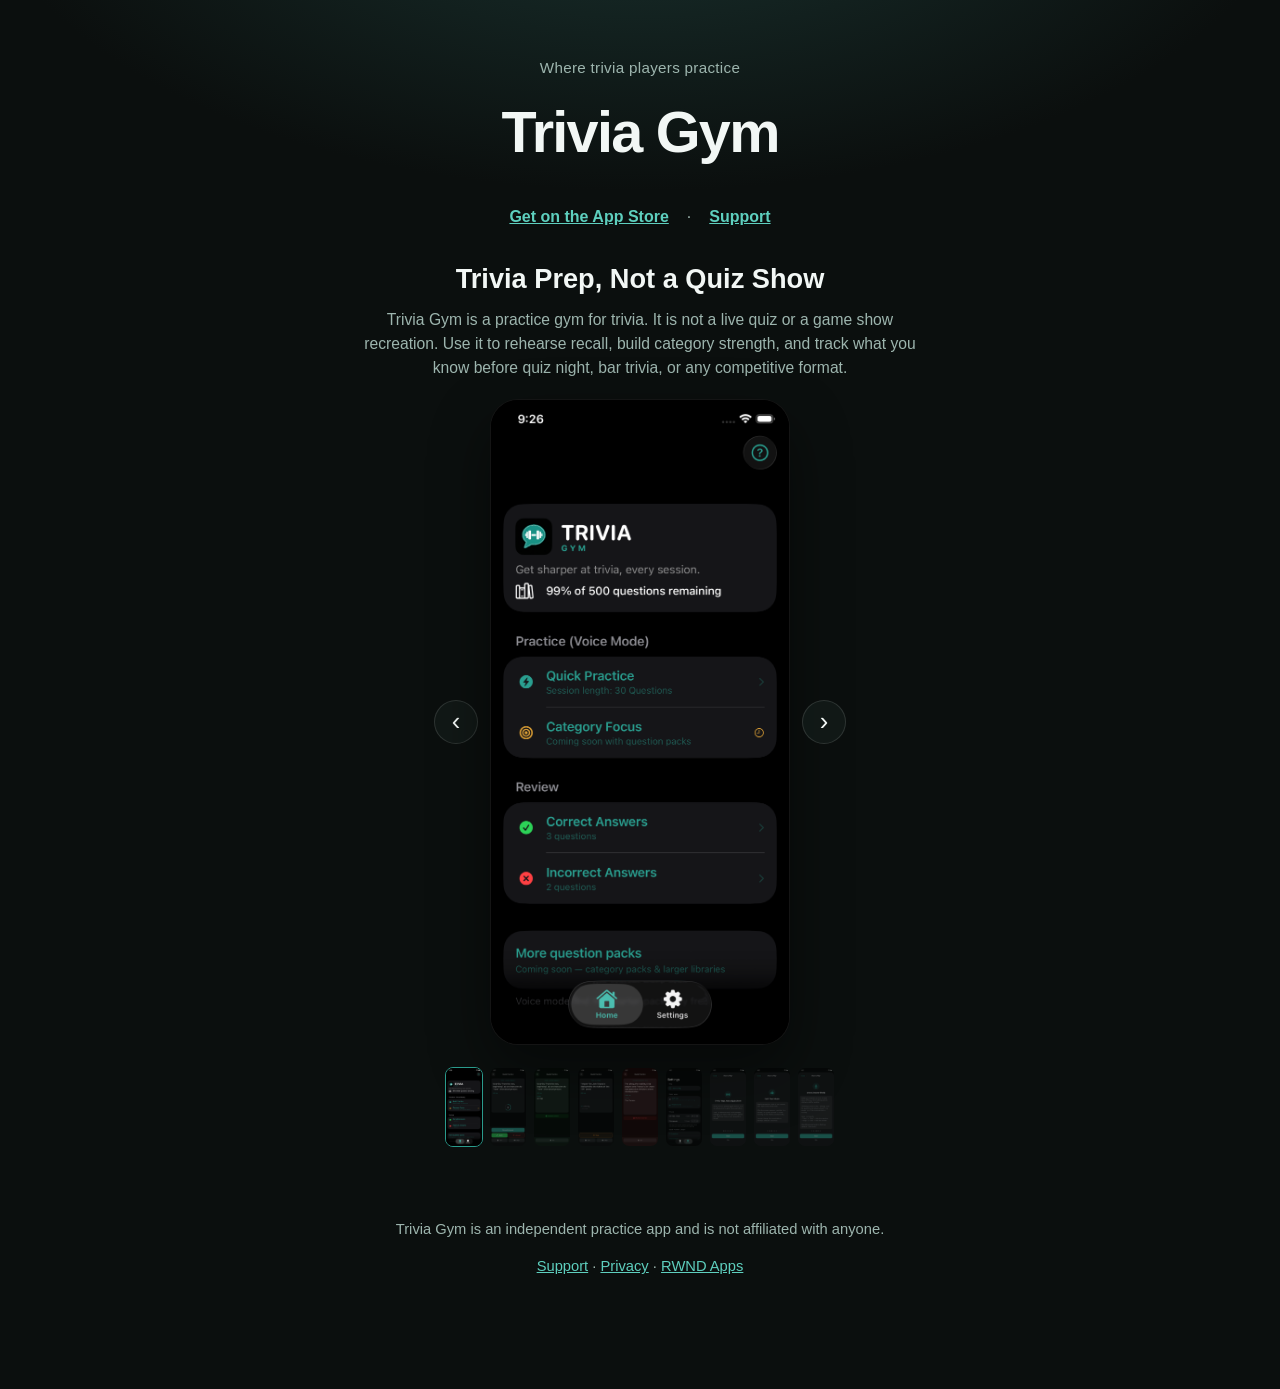
==== commit 3dc9f043: "Move store links under the title and slow carousel autoplay to 5s. Co-authored-by: Cursor <cursorage" ====
--- a/app-trivia-gym/marketing.html
+++ b/app-trivia-gym/marketing.html
@@ -13,6 +13,12 @@
       <p class="eyebrow">Where trivia players practice</p>
       <h1>Trivia Gym</h1>
     </header>
+
+    <p class="cta-row">
+      <a class="text-link" href="https://apps.apple.com/search?term=Trivia%20Gym">Get on the App Store</a>
+      <span class="cta-sep">·</span>
+      <a class="text-link" href="support.html">Support</a>
+    </p>
 
     <section class="carousel" aria-label="App screenshots">
       <div class="slide-copy">
@@ -32,13 +38,7 @@
 
       <div class="thumbs" id="thumbs" role="tablist" aria-label="Choose a screenshot"></div>
     </section>
-
-    <p class="cta-row">
-      <a class="btn" href="https://apps.apple.com/search?term=Trivia%20Gym">Get on the App Store</a>
-      <a class="text-link" href="support.html">Support</a>
-    </p>
-
-    <footer class="marketing-footer">
+<footer class="marketing-footer">
       <p>Trivia Gym is an independent practice app and is not affiliated with anyone.</p>
       <p class="footer-links">
         <a href="support.html">Support</a>
@@ -110,7 +110,7 @@
 
     let index = 0;
     let timer = null;
-    const AUTO_MS = 2000;
+    const AUTO_MS = 5000;
 
     const mainImage = document.getElementById("main-image");
     const titleEl = document.getElementById("slide-title");
--- a/app-trivia-gym/styles.css
+++ b/app-trivia-gym/styles.css
@@ -71,6 +71,7 @@
 }
 
 .hero {
+  margin-bottom: 12px;
   width: 100%;
   max-width: 640px;
   margin: 0 auto 28px;
@@ -214,3 +215,12 @@
   .nav { display: none; }
   .thumb img { width: 32px; }
 }
+
+.cta-sep {
+  color: var(--muted);
+  margin: 0 2px;
+}
+
+.cta-row {
+  margin: 0 0 28px;
+}
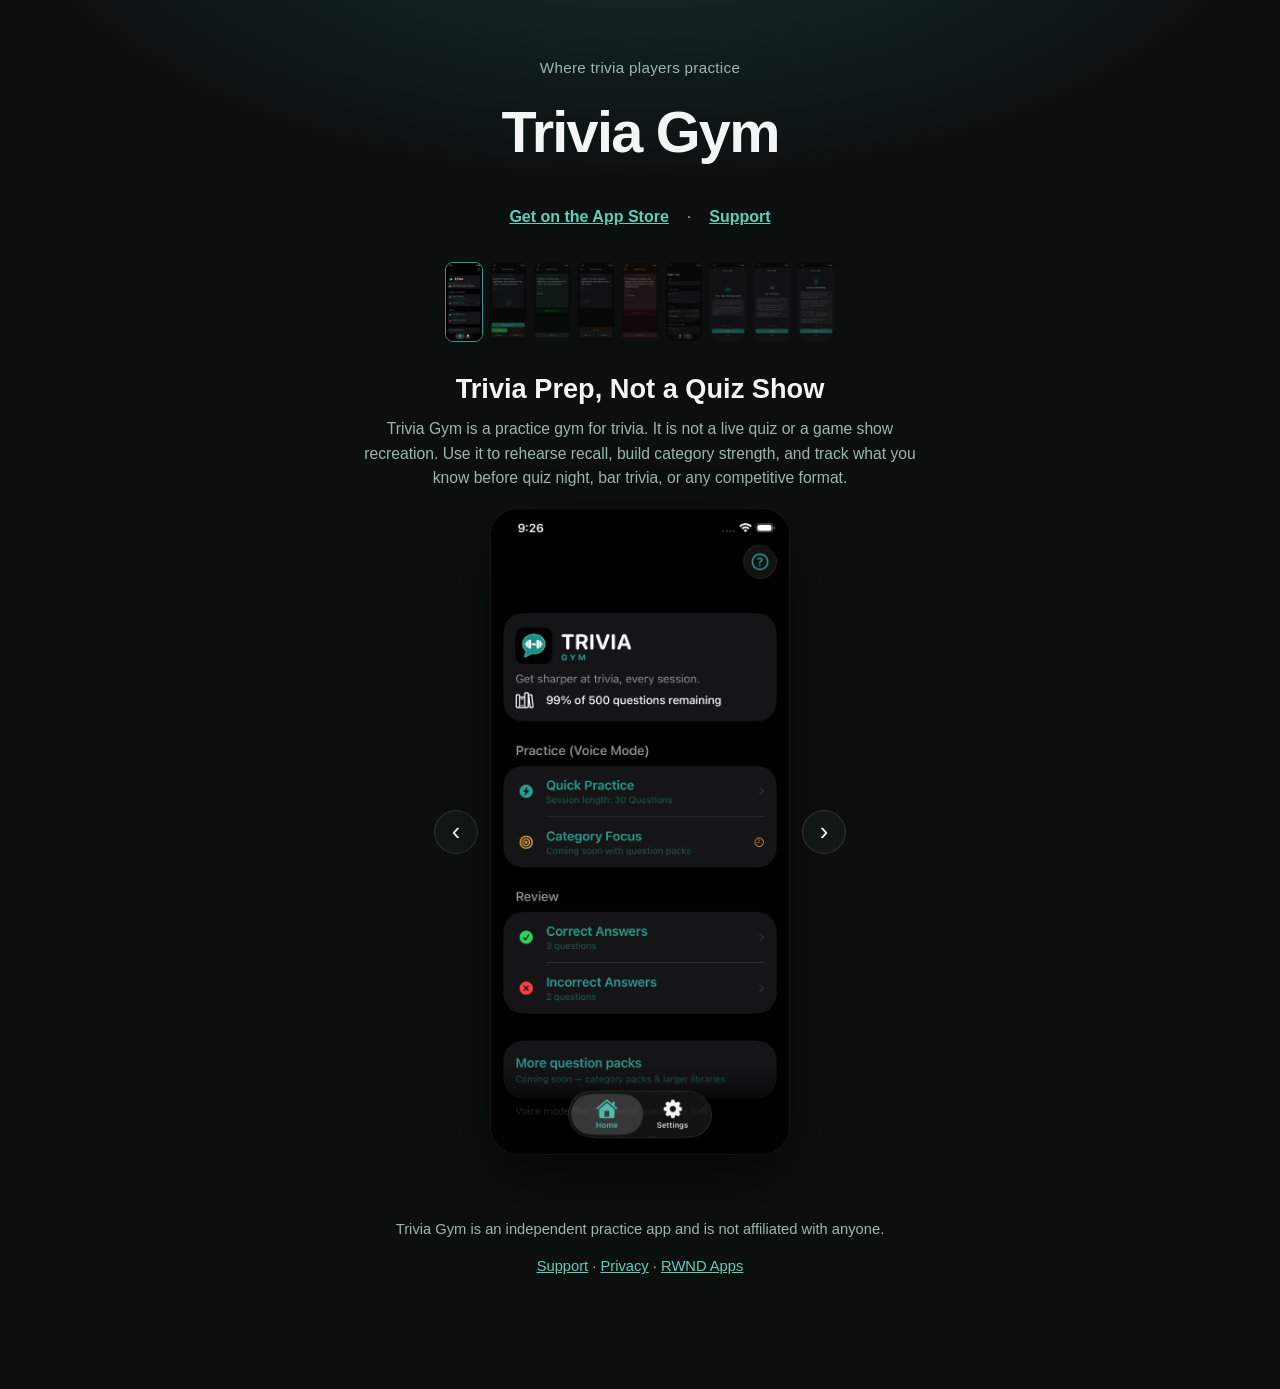
==== commit 9f6fa4ef: "Move marketing thumbnail strip above slide copy. Co-authored-by: Cursor <cursoragent@cursor.com>" ====
--- a/app-trivia-gym/marketing.html
+++ b/app-trivia-gym/marketing.html
@@ -21,6 +21,8 @@
     </p>
 
     <section class="carousel" aria-label="App screenshots">
+      <div class="thumbs" id="thumbs" role="tablist" aria-label="Choose a screenshot"></div>
+
       <div class="slide-copy">
         <h2 id="slide-title">Trivia Prep, Not a Quiz Show</h2>
         <p id="slide-body">
@@ -35,8 +37,6 @@
         </figure>
         <button type="button" class="nav next" id="next-btn" aria-label="Next screenshot">›</button>
       </div>
-
-      <div class="thumbs" id="thumbs" role="tablist" aria-label="Choose a screenshot"></div>
     </section>
 <footer class="marketing-footer">
       <p>Trivia Gym is an independent practice app and is not affiliated with anyone.</p>
